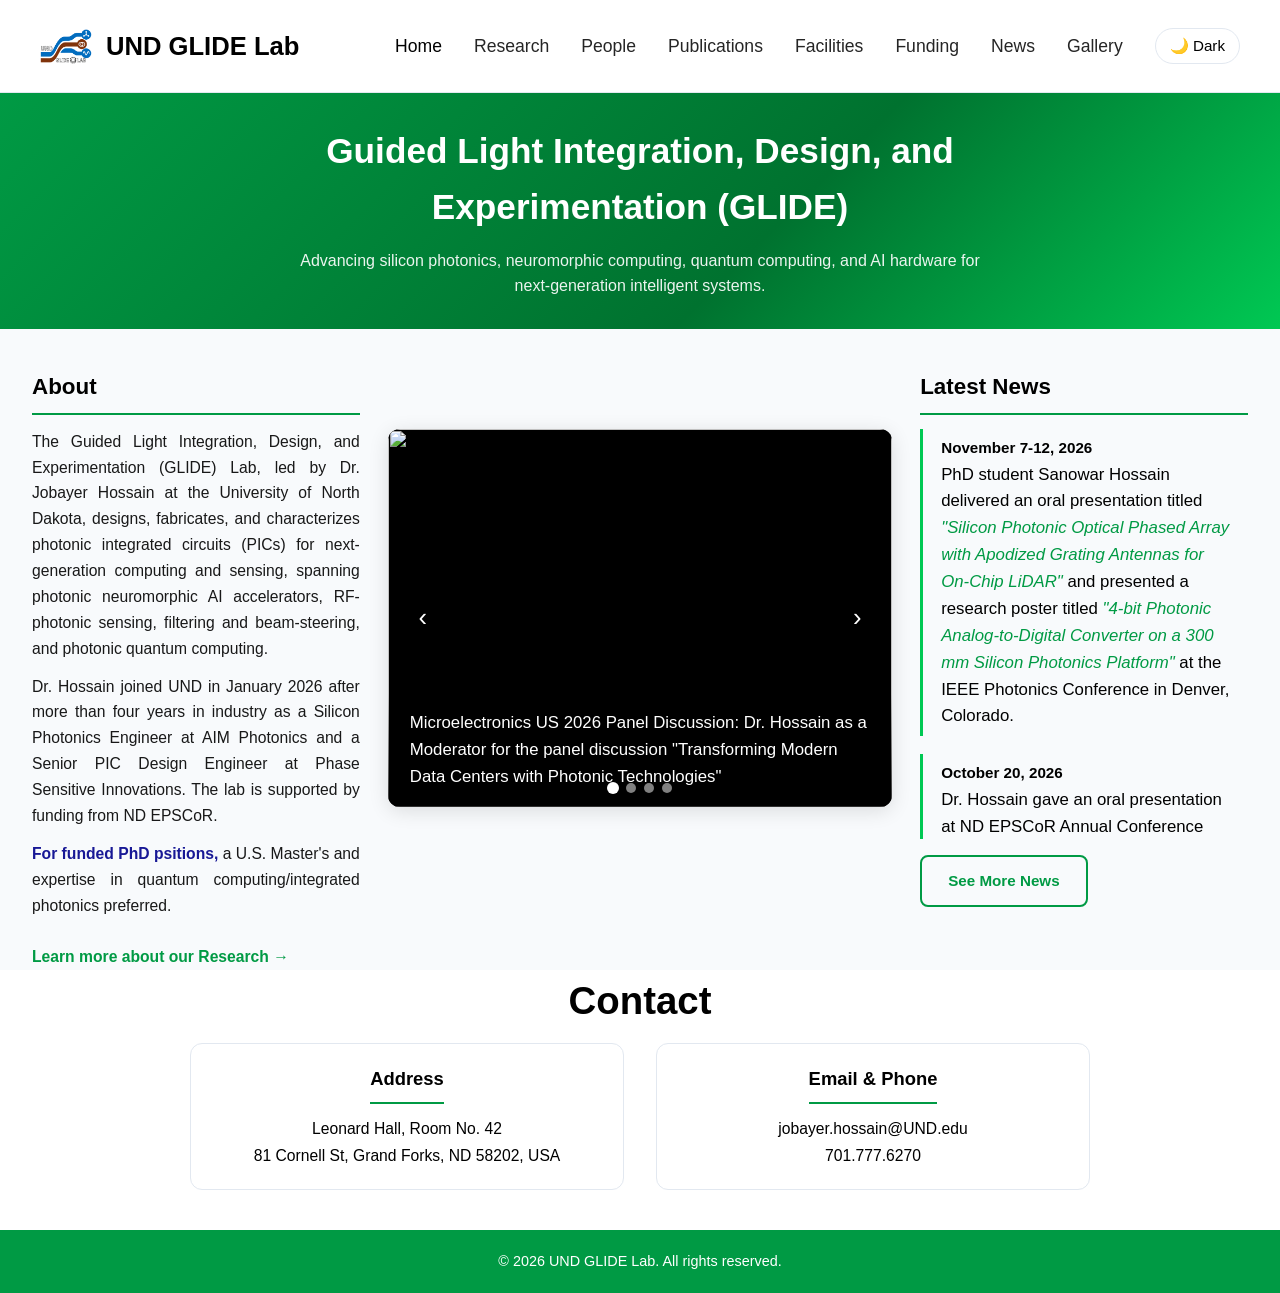
==== index.html @ fb1c69c4 "Update index.html" ====
<!DOCTYPE html>
<html lang="en">
<head>
<meta charset="UTF-8">
<meta name="viewport" content="width=device-width, initial-scale=1.0">
<title>Home | UND GLIDE Lab</title>
<meta name="description" content="UND GLIDE Lab — silicon photonics, neuromorphic and quantum computing, and AI hardware research.">
<link rel="stylesheet" href="css/style.css">

<!-- Home-page-specific styles (layout + slider). Global styles are in css/style.css. -->
<style>
  .home-grid{
    display:grid;
    grid-template-columns: 1.3fr 2fr 1.3fr;
    gap:28px;
    align-items:start;
  }
  .home-block{ margin-bottom:32px; }
  .block-title{
    font-size:1.4rem;
    margin:0 0 14px;
    padding-bottom:8px;
    border-bottom:2px solid var(--primary, #2e7d32);
  }

  .about-text{
    font-size: 0.98rem;
    line-height: 1.65;
    margin-bottom: 12px;
    color: inherit;
    opacity: 0.9;
    text-align: justify;
  }
  .about-text:last-child{ margin-bottom: 0; }

  .learn-more{
    display: inline-block;
    margin-top: 14px;
    color: var(--primary, #009A44);
    font-weight: 600;
    font-size: 0.98rem;
    text-decoration: none;
    transition: gap 0.2s;
  }
  .learn-more:hover{ text-decoration: underline; }
  .learn-more::after{
    content: " →";
    transition: margin-left 0.2s;
  }
  .learn-more:hover::after{ margin-left: 4px; }

  /* Slider */
  .slider{
    position:relative;
    width:100%;
    aspect-ratio: 4/3;
    border-radius:12px;
    overflow:hidden;
    box-shadow:0 4px 20px rgba(0,0,0,0.12);
    background:#111;
    margin-top: 60px;
  }
  .slides{ position:relative; width:100%; height:100%; }
  .slide{
    position:absolute; inset:0;
    opacity:0;
    transition:opacity .6s ease;
    background:#000;
  }
  .slide.active{ opacity:1; }
  .slide img{
    width:100%; height:100%;
    object-fit:contain;
    display:block;
  }
  .slide-caption{
    position:absolute; left:0; right:0; bottom:0;
    padding:16px 22px;
    background:linear-gradient(transparent, rgba(0,0,0,0.75));
    color:#fff;
    font-size:1.05rem;
    font-weight:500;
  }
  .slider-btn{
    position:absolute; top:50%;
    transform:translateY(-50%);
    background:rgba(0,0,0,0.4);
    color:#fff;
    border:none;
    width:42px; height:42px;
    border-radius:50%;
    font-size:1.6rem;
    cursor:pointer;
    display:flex; align-items:center; justify-content:center;
    transition:background .2s;
  }
  .slider-btn:hover{ background:rgba(0,0,0,0.7); }
  .slider-btn.prev{ left:14px; }
  .slider-btn.next{ right:14px; }
  .slider-dots{
    position:absolute; bottom:14px; left:50%;
    transform:translateX(-50%);
    display:flex; gap:8px;
    z-index:2;
  }
  .dot{
    width:10px; height:10px;
    border-radius:50%;
    background:rgba(255,255,255,0.5);
    cursor:pointer;
    transition:background .2s, transform .2s;
  }
  .dot.active{ background:#fff; transform:scale(1.2); }

  .see-more-wrap .btn-outline{
    color: var(--primary, #2e7d32);
    border: 2px solid var(--primary, #2e7d32);
  }
  .see-more-wrap .btn-outline:hover{
    background: var(--primary, #2e7d32);
    color: #fff;
  }

  .list-item p a{
    color: var(--primary, #009A44);
    font-weight: 500;
  }
  .list-item p a:hover{ text-decoration: underline; }

  /* Trim spacing between home grid and Contact section */
  .home-section{
    padding-bottom: 0 !important;
  }
  .section-alt{
    padding-top: 0 !important;
  }
  .home-block:last-child{
    margin-bottom: 0;
  }

  /* Scrollable news list with custom green scrollbar (heading + See More stay fixed) */
  .news-scroll {
    max-height: 410px;
    overflow-y: auto;
    padding-right: 12px;
    margin-bottom: 16px;
    scrollbar-width: thin;
    scrollbar-color: var(--primary, #009A44) rgba(0, 154, 68, 0.08);
  }
  .news-scroll::-webkit-scrollbar {
    width: 8px;
  }
  .news-scroll::-webkit-scrollbar-track {
    background: rgba(0, 154, 68, 0.08);
    border-radius: 10px;
  }
  .news-scroll::-webkit-scrollbar-thumb {
    background: var(--primary, #009A44);
    border-radius: 10px;
    transition: background 0.2s;
  }
  .news-scroll::-webkit-scrollbar-thumb:hover {
    background: var(--accent, #00C853);
  }

  @media (max-width: 1024px){
    .home-grid{ grid-template-columns: 1fr 1.8fr; }
    .home-news{ grid-column: 1 / -1; }
    .news-scroll { max-height: none; overflow-y: visible; padding-right: 0; }
  }
  @media (max-width: 700px){
    .home-grid{ grid-template-columns: 1fr; }
    .slider{ margin-top: 20px; }
  }
</style>
</head>
<body data-page="index">

<section class="hero">
  <div class="container">
    <h1>Guided Light Integration, Design, and Experimentation (GLIDE)</h1>
    <p>Advancing silicon photonics, neuromorphic computing, quantum computing, and AI hardware for next-generation intelligent systems.</p>
  </div>
</section>

<section class="section home-section">
  <div class="container home-grid">

    <!-- LEFT: About -->
    <aside class="home-left">
      <div class="home-block">
        <h2 class="block-title">About</h2>
        <p class="about-text">
          The Guided Light Integration, Design, and Experimentation (GLIDE) Lab, led by Dr. Jobayer Hossain at the University of North Dakota, designs, fabricates, and characterizes photonic integrated circuits (PICs) for next-generation computing and sensing, spanning photonic neuromorphic AI accelerators, RF-photonic sensing, filtering and beam-steering, and photonic quantum computing.
        </p>
        <p class="about-text">
          Dr. Hossain joined UND in January 2026 after more than four years in industry as a Silicon Photonics Engineer at AIM Photonics and a Senior PIC Design Engineer at Phase Sensitive Innovations. The lab is supported by funding from ND EPSCoR.
        </p>
        <p class="about-text">
          <strong style="color: #00008B;">For funded PhD psitions, </strong> a U.S. Master's and expertise in quantum computing/integrated photonics preferred.
        </p>
        <a href="research.html" class="learn-more">Learn more about our Research</a>
      </div>
    </aside>

    <!-- MIDDLE: Image slider -->
    <div class="home-middle">
      <div class="slider" id="homeSlider">
        <div class="slides">
          <div class="slide active">
            <img src="Images/Index Page/slide0.jpg" alt="">
            <div class="slide-caption">Microelectronics US 2026 Panel Discussion: Dr. Hossain as a Moderator for the panel discussion "Transforming Modern Data Centers with Photonic Technologies"</div>
          </div>
          <div class="slide">
            <img src="Images/Index Page/slide1.jpg" alt="">
            <div class="slide-caption">Kevin Biju completed his summer LiDAR internship.</div>
          </div>
          <div class="slide">
            <img src="Images/Index Page/slide2.jpg" alt="">
            <div class="slide-caption">Photonic neuromorphic reservoir computing experimental setup.</div>
          </div>
          <div class="slide">
            <img src="Images/Index Page/slide3.jpg" alt="">
            <div class="slide-caption">Coffee, conversation, and good company — GLIDE Lab members at Scooter's Coffee.</div>
          </div>
        </div>
        <button class="slider-btn prev" aria-label="Previous">‹</button>
        <button class="slider-btn next" aria-label="Next">›</button>
        <div class="slider-dots">
          <span class="dot active" data-index="0"></span>
          <span class="dot" data-index="1"></span>
          <span class="dot" data-index="2"></span>
          <span class="dot" data-index="3"></span>
        </div>
      </div>
    </div>

    <!-- RIGHT: Latest News -->
    <aside class="home-news">
      <div class="home-block">
        <h2 class="block-title">Latest News</h2>

        <div class="news-scroll">

          <div class="list-item">
              <span class="date">November 7-12, 2026</span>
            <p>PhD student Sanowar Hossain delivered an oral presentation titled <a href="https://www.researchgate.net/publication/412285933_Silicon_Photonic_Optical_Phased_Array_with_Apodized_Grating_Antennas_for_On-Chip_LiDAR" target="_blank"><em>"Silicon Photonic Optical Phased Array with Apodized Grating Antennas for On-Chip LiDAR"</em></a> and presented a research poster titled <a href="https://www.researchgate.net/publication/412286119_4-bit_Photonic_Analog-to-Digital_Converter_on_a_300_mm_Silicon_Photonics_Platform" target="_blank"><em>"4-bit Photonic Analog-to-Digital Converter on a 300 mm Silicon Photonics Platform"</em></a> at the IEEE Photonics Conference in Denver, Colorado.</p>
          </div>
          <div class="list-item">
            <span class="date">October 20, 2026</span>
            <p> Dr. Hossain gave an oral presentation at ND EPSCoR Annual Conference titled <a href="https://ndepscor.ndus.edu/2026-annual-conference-abstracts/hossain-jobayer" target="_blank">"Toward Smart and Scalable Photonic Systems: A Research and Workforce Vision for North Dakota".</a> </p>
          </div>
          <div class="list-item">
          <span class="date">August 6, 2026</span>
              <p>Dr. Hossain gave an invited talk at IEEE RAPID titled <a href="https://rapid2026.exordo.com/programme/presentation/200" target="_blank">"Towards Foundry-Compatible Photonic Neuromorphic Computing"</a>(<a href="https://www.researchgate.net/publication/411172885_Towards_Foundry-Compatible_Photonic_Neuromorphic_Computing_Architecture_Advances_and_Implementation_Challenges" target="_blank">paper</a>) and chaired the <a href="https://rapid2026.exordo.com/programme/session/104" target="_blank">Hybrid Photonic/AI Accelerator Architecture</a> session.</p>
          </div>
          <div class="list-item">
            <span class="date">August 2026</span>
            <p>Md Mufassal Ahmad joined the lab as a new PhD student — welcome!</p>
          </div>
          <div class="list-item">
            <span class="date">August 2026</span>
            <p>Kevin Biju completed his LiDAR internship at UND GLIDE Lab — building a proof-of-concept LiDAR system with support from NORDTECH and Griffiss Institute.</p>
          </div>
        </div>

        <div class="see-more-wrap">
          <a href="news.html" class="btn btn-outline">See More News</a>
        </div>

      </div>
    </aside>

  </div>
</section>

<section class="section section-alt">
  <div class="container">
    <h2 class="section-title">Contact</h2>
    <div class="contact-grid">
      <div class="contact-card">
        <h4>Address</h4>
        <p>
          Leonard Hall, Room No. 42<br>
          81 Cornell St, Grand Forks, ND 58202, USA
        </p>
      </div>
      <div class="contact-card">
        <h4>Email &amp; Phone</h4>
        <p>
          <a href="mailto:jobayer.hossain@UND.edu">jobayer.hossain@UND.edu</a><br>
          <a href="tel:7017776270">701.777.6270</a>
        </p>
      </div>
    </div>
  </div>
</section>


<script src="js/script.js"></script>
<script>
// Home slider
(function(){
  const slides = document.querySelectorAll('#homeSlider .slide');
  const dots   = document.querySelectorAll('#homeSlider .dot');
  if(!slides.length) return;
  let current = 0;
  let timer;

  function show(i){
    current = (i + slides.length) % slides.length;
    slides.forEach(s => s.classList.remove('active'));
    dots.forEach(d => d.classList.remove('active'));
    slides[current].classList.add('active');
    if(dots[current]) dots[current].classList.add('active');
  }
  function next(){ show(current + 1); }
  function prev(){ show(current - 1); }
  function restart(){ clearInterval(timer); timer = setInterval(next, 5000); }

  document.querySelector('#homeSlider .next').addEventListener('click', () => { next(); restart(); });
  document.querySelector('#homeSlider .prev').addEventListener('click', () => { prev(); restart(); });
  dots.forEach((d, i) => d.addEventListener('click', () => { show(i); restart(); }));

  restart();
})();
</script>
</body>
</html>
---- css/style.css ----
:root {
  --primary: #009A44;
  --accent: #00C853;
  --bg: #F8FAFC;
  --text: #000000;
  --card-bg: #FFFFFF;
  --border: #E2E8F0;
}

[data-theme="dark"] {
  --primary: #00C853;
  --accent: #009A44;
  --bg: #0F172A;
  --text: #E2E8F0;
  --card-bg: #1E293B;
  --border: #334155;
}

* { margin: 0; padding: 0; box-sizing: border-box; }

body {
  font-family: 'Inter', 'Source Sans Pro', -apple-system, BlinkMacSystemFont, sans-serif;
  background: var(--bg);
  color: var(--text);
  line-height: 1.6;
  transition: background 0.3s, color 0.3s;
}

a { text-decoration: none; color: inherit; }
img { max-width: 100%; display: block; }
ul { list-style: none; }

.container {
  max-width: 1400px;
  margin: 0 auto;
  padding: 0 2rem;
}

/* ---------- NAVBAR ---------- */
.navbar {
  position: sticky;
  top: 0;
  z-index: 1000;
  background: var(--card-bg);
  border-bottom: 1px solid var(--border);
}

.nav-inner {
  max-width: 1400px;
  margin: 0 auto;
  padding: 20px 40px;
  min-height: 80px;
  display: flex;
  align-items: center;
  justify-content: space-between;
}

.brand {
  font-weight: 700;
  font-size: 1.6rem;
  color: var(--primary);
  display: flex;
  align-items: center;
  gap: 14px;
}

.brand-mark {
  width: 52px;
  height: 52px;
  background-image: url('../glide lab logo.png');
  background-size: contain;
  background-repeat: no-repeat;
  background-position: center;
}

.nav-links {
  display: flex;
  gap: 32px;
  align-items: center;
}

.nav-links a {
  font-size: 1.1rem;
  font-weight: 500;
  color: var(--text);
  opacity: 0.85;
  transition: opacity 0.2s;
}

.nav-links a:hover, .nav-links a.active { opacity: 1; color: var(--accent); }

.theme-toggle {
  background: none;
  border: 1px solid var(--border);
  border-radius: 20px;
  padding: 8px 14px;
  cursor: pointer;
  color: var(--text);
  font-size: 0.95rem;
}

.nav-toggle {
  display: none;
  background: none;
  border: none;
  font-size: 1.5rem;
  color: var(--text);
  cursor: pointer;
}

@media (max-width: 860px) {
  .nav-links {
    position: absolute;
    top: 80px;
    left: 0;
    right: 0;
    background: var(--card-bg);
    flex-direction: column;
    padding: 16px 24px;
    border-bottom: 1px solid var(--border);
    display: none;
  }
  .nav-links.open { display: flex; }
  .nav-toggle { display: block; }
}

/* ---------- HERO ---------- */
.hero {
  background: linear-gradient(135deg, var(--primary), #00722F 60%, var(--accent));
  color: #fff;
  padding: 30px 24px;
  text-align: center;
}
.hero h1 {
  font-size: 2.2rem;
  font-weight: 800;
  margin-bottom: 12px;
  max-width: 900px;
  margin-left: auto;
  margin-right: auto;
}
.hero p {
  font-size: 1rem;
  max-width: 700px;
  margin: 0 auto;
  opacity: 0.92;
}

.btn-row { display: flex; gap: 16px; justify-content: center; flex-wrap: wrap; }

.btn {
  display: inline-block;
  padding: 12px 26px;
  border-radius: 8px;
  font-weight: 600;
  font-size: 0.95rem;
  transition: transform 0.2s, box-shadow 0.2s;
}

.btn-primary { background: #fff; color: var(--primary); }
.btn-outline { border: 1.5px solid rgba(255,255,255,0.7); color: #fff; }
.btn:hover { transform: translateY(-2px); box-shadow: 0 8px 20px rgba(0,0,0,0.15); }

/* ---------- SECTIONS ---------- */
.section { padding: 40px 0; }
.section-alt { background: var(--card-bg); }

.section-title {
  font-size: 2.4rem;
  font-weight: 800;
  color: var(--primary);
  margin-bottom: 12px;
  text-align: center;
}

.section-sub {
  text-align: center;
  max-width: 640px;
  margin: 0 auto 48px;
  font-size: 1.05rem;
  opacity: 0.8;
}

/* ---------- GRID / CARDS ---------- */
.grid {
  display: grid;
  gap: 24px;
  grid-template-columns: repeat(auto-fit, minmax(260px, 1fr));
}

.card {
  background: var(--card-bg);
  border: 1px solid var(--border);
  border-radius: 14px;
  padding: 28px;
  transition: transform 0.2s, box-shadow 0.2s;
}

.card:hover { transform: translateY(-4px); box-shadow: 0 12px 28px rgba(0,0,0,0.08); }

.card .icon {
  width: 46px;
  height: 46px;
  border-radius: 10px;
  background: linear-gradient(135deg, var(--primary), var(--accent));
  margin-bottom: 16px;
}

.card h3 { font-size: 1.3rem; margin-bottom: 8px; color: var(--primary); }
.card p { font-size: 1.02rem; opacity: 0.85; }

.tag {
  display: inline-block;
  background: rgba(0, 154, 68, 0.15);
  color: var(--accent);
  font-size: 0.8rem;
  font-weight: 600;
  padding: 4px 10px;
  border-radius: 20px;
  margin: 2px 4px 2px 0;
}

/* ---------- NEWS / LIST ---------- */
.list-item {
  border-left: 3px solid var(--accent);
  padding: 6px 0 6px 18px;
  margin-bottom: 18px;
  font-size: 1.05rem;
}

.list-item .date { font-size: 0.95rem; font-weight: 700; color: var(--accent); }

/* ---------- PEOPLE ---------- */
.person {
  background: var(--card-bg);
  border: 1px solid var(--border);
  border-radius: 14px;
  padding: 28px;
  text-align: center;
}

.avatar {
  width: 260px;
  height: 260px;
  border-radius: 50%;
  margin: 0 auto 20px;
  background: linear-gradient(135deg, var(--primary), var(--accent));
}

.person h3 { color: var(--primary); margin-bottom: 4px; font-size: 1.2rem; }
.person .role { font-size: 0.95rem; opacity: 0.7; margin-bottom: 12px; }

/* ---------- PUBLICATIONS ---------- */
.pub-item {
  background: var(--card-bg);
  border: 1px solid var(--border);
  border-radius: 12px;
  padding: 20px 24px;
  margin-bottom: 16px;
}

.pub-item h4 { color: var(--primary); margin-bottom: 6px; font-size: 1.1rem; }
.pub-item .venue { font-style: italic; opacity: 0.8; font-size: 0.95rem; }
.pub-links { margin-top: 10px; display: flex; gap: 14px; }
.pub-links a { color: var(--accent); font-weight: 600; font-size: 0.9rem; }

/* ---------- FORM ---------- */
.form-box {
  max-width: 560px;
  margin: 0 auto;
  background: var(--card-bg);
  border: 1px solid var(--border);
  border-radius: 14px;
  padding: 32px;
}

.form-box label { display: block; font-size: 0.9rem; font-weight: 600; margin-bottom: 6px; margin-top: 16px; }

.form-box input, .form-box textarea {
  width: 100%;
  padding: 10px 12px;
  border-radius: 8px;
  border: 1px solid var(--border);
  background: var(--bg);
  color: var(--text);
  font-family: inherit;
  font-size: 1rem;
}

.form-box button { margin-top: 22px; width: 100%; }

/* ---------- CONTACT (index page) ---------- */
.contact-grid {
  display: grid;
  grid-template-columns: 1fr 1fr;
  gap: 32px;
  max-width: 900px;
  margin: 0 auto;
}

.contact-card {
  background: var(--card-bg);
  border: 1px solid var(--border);
  border-radius: 12px;
  padding: 20px 24px;
  text-align: center;
}

.contact-card h4 {
  color: var(--primary);
  font-size: 1.15rem;
  margin: 0 0 12px;
  padding-bottom: 8px;
  border-bottom: 2px solid var(--primary);
  display: inline-block;
}

.contact-card p {
  margin: 0;
  line-height: 1.7;
  font-size: 0.98rem;
}

.contact-card a {
  color: var(--primary);
  text-decoration: none;
  font-weight: 500;
}

.contact-card a:hover { text-decoration: underline; }

@media (max-width: 700px) {
  .contact-grid { grid-template-columns: 1fr; }
}

/* ---------- FOOTER ---------- */
footer {
  background: var(--primary);
  color: #fff;
  padding: 20px 24px;
  text-align: center;
  margin-top: 0;
}

footer .copyright {
  font-size: 0.9rem;
  margin: 0;
  color: #fff !important;
  opacity: 1;
}


/* ---------- GALLERY ---------- */
.photo-gallery {
  display: grid;
  grid-template-columns: repeat(4, minmax(0, 1fr));
  gap: 20px;
  margin-top: 24px;
}

.photo-card {
  background: var(--card-bg);
  border: 1px solid var(--border);
  border-radius: 12px;
  overflow: hidden;
  min-width: 0;
  transition: transform 0.2s, box-shadow 0.2s;
}

.photo-card:hover {
  transform: translateY(-4px);
  box-shadow: 0 12px 28px rgba(0,0,0,0.08);
}

.photo-card img {
  width: 100%;
  aspect-ratio: 4/3;
  object-fit: cover;
  display: block;
}

.photo-card .caption {
  padding: 14px 18px;
  font-size: 0.95rem;
  line-height: 1.5;
  overflow-wrap: break-word;
}

.photo-card .caption .date {
  display: block;
  font-size: 0.8rem;
  font-weight: 700;
  color: var(--primary);
  margin-bottom: 4px;
  letter-spacing: 0.5px;
}

.photo-card .caption a {
  color: var(--primary);
  text-decoration: underline;
}

/* Tablet */
@media (max-width: 900px) {
  .photo-gallery {
    grid-template-columns: repeat(2, minmax(0, 1fr));
  }
}

/* Mobile */
@media (max-width: 600px) {
  .photo-gallery {
    grid-template-columns: 1fr;
  }
}


/* ---------- LIGHT MODE — force all colored text to black ---------- */
html:not([data-theme="dark"]) .brand,
html:not([data-theme="dark"]) .section-title,
html:not([data-theme="dark"]) .card h3,
html:not([data-theme="dark"]) .person h3,
html:not([data-theme="dark"]) .pub-item h4,
html:not([data-theme="dark"]) .contact-card h4,
html:not([data-theme="dark"]) .contact-card a,
html:not([data-theme="dark"]) .btn-primary,
html:not([data-theme="dark"]) .nav-links a:hover,
html:not([data-theme="dark"]) .nav-links a.active,
html:not([data-theme="dark"]) .tag,
html:not([data-theme="dark"]) .list-item .date,
html:not([data-theme="dark"]) .pub-links a {
  color: #000000;
}
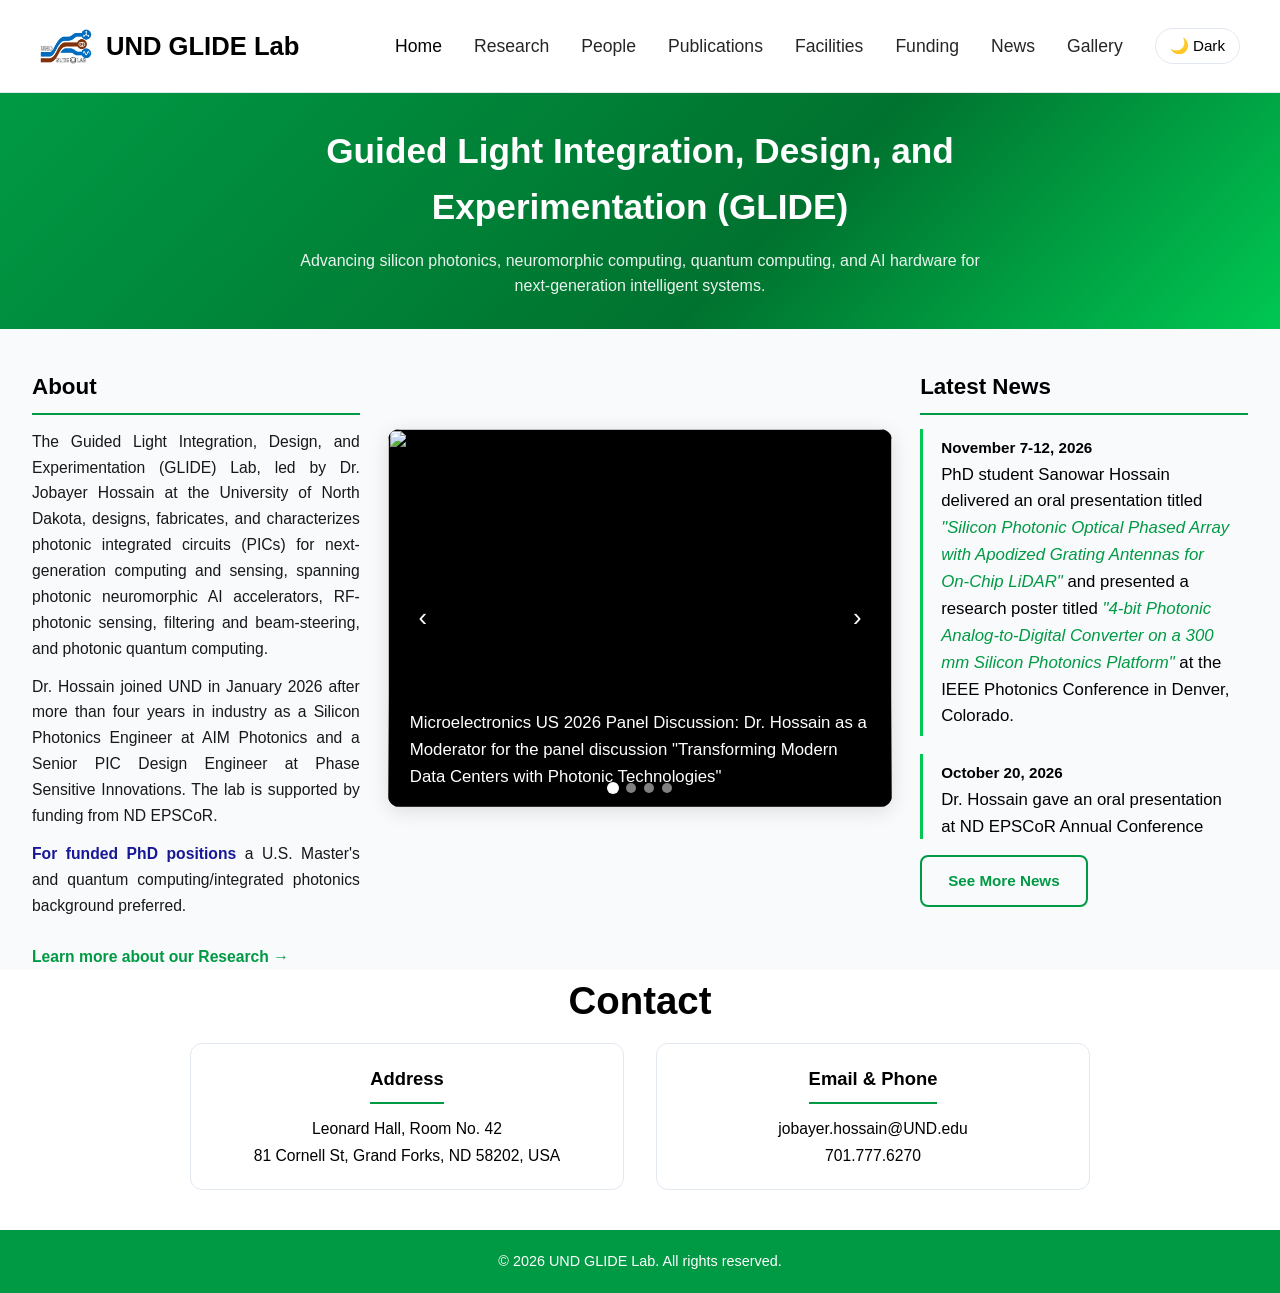
==== commit 19885ca2: "Fix typo in funded PhD positions description" ====
--- a/index.html
+++ b/index.html
@@ -197,7 +197,7 @@
           Dr. Hossain joined UND in January 2026 after more than four years in industry as a Silicon Photonics Engineer at AIM Photonics and a Senior PIC Design Engineer at Phase Sensitive Innovations. The lab is supported by funding from ND EPSCoR.
         </p>
         <p class="about-text">
-          <strong style="color: #00008B;">For funded PhD psitions, </strong> a U.S. Master's and expertise in quantum computing/integrated photonics preferred.
+          <strong style="color: #00008B;">For funded PhD positions </strong> a U.S. Master's and quantum computing/integrated photonics background preferred.
         </p>
         <a href="research.html" class="learn-more">Learn more about our Research</a>
       </div>
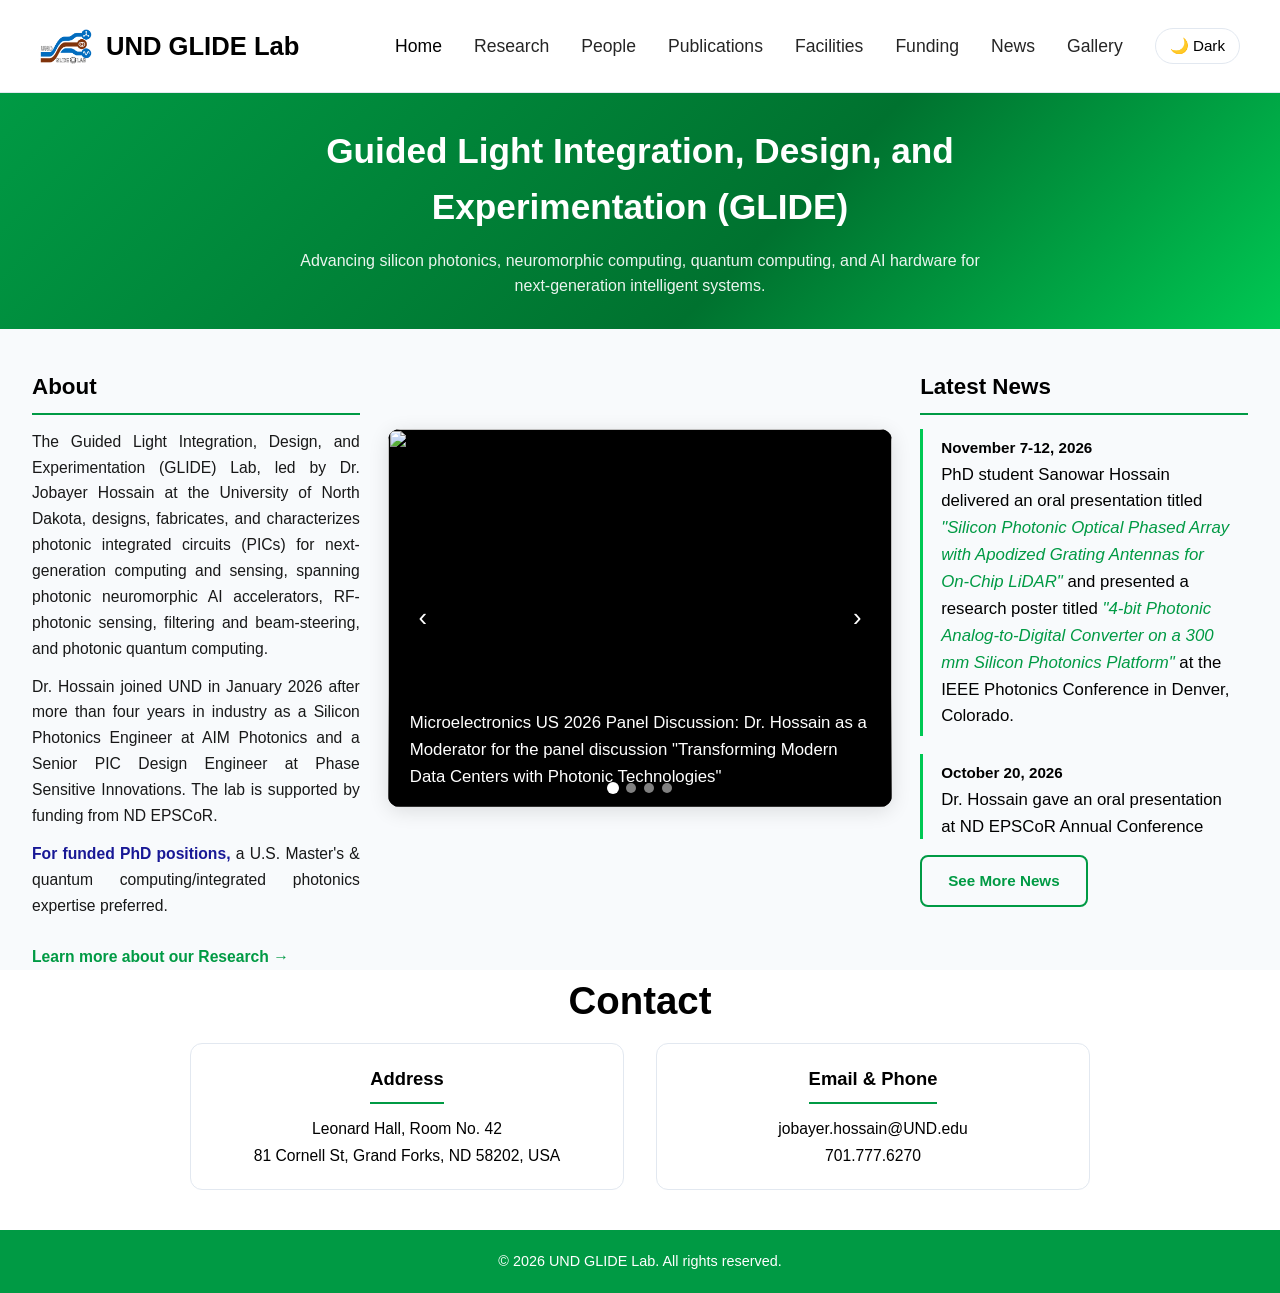
==== commit 850b9ef4: "Fix formatting in PhD positions description" ====
--- a/index.html
+++ b/index.html
@@ -197,7 +197,7 @@
           Dr. Hossain joined UND in January 2026 after more than four years in industry as a Silicon Photonics Engineer at AIM Photonics and a Senior PIC Design Engineer at Phase Sensitive Innovations. The lab is supported by funding from ND EPSCoR.
         </p>
         <p class="about-text">
-          <strong style="color: #00008B;">For funded PhD positions </strong> a U.S. Master's and quantum computing/integrated photonics background preferred.
+          <strong style="color: #00008B;">For funded PhD positions, </strong> a U.S. Master's & quantum computing/integrated photonics expertise preferred.
         </p>
         <a href="research.html" class="learn-more">Learn more about our Research</a>
       </div>
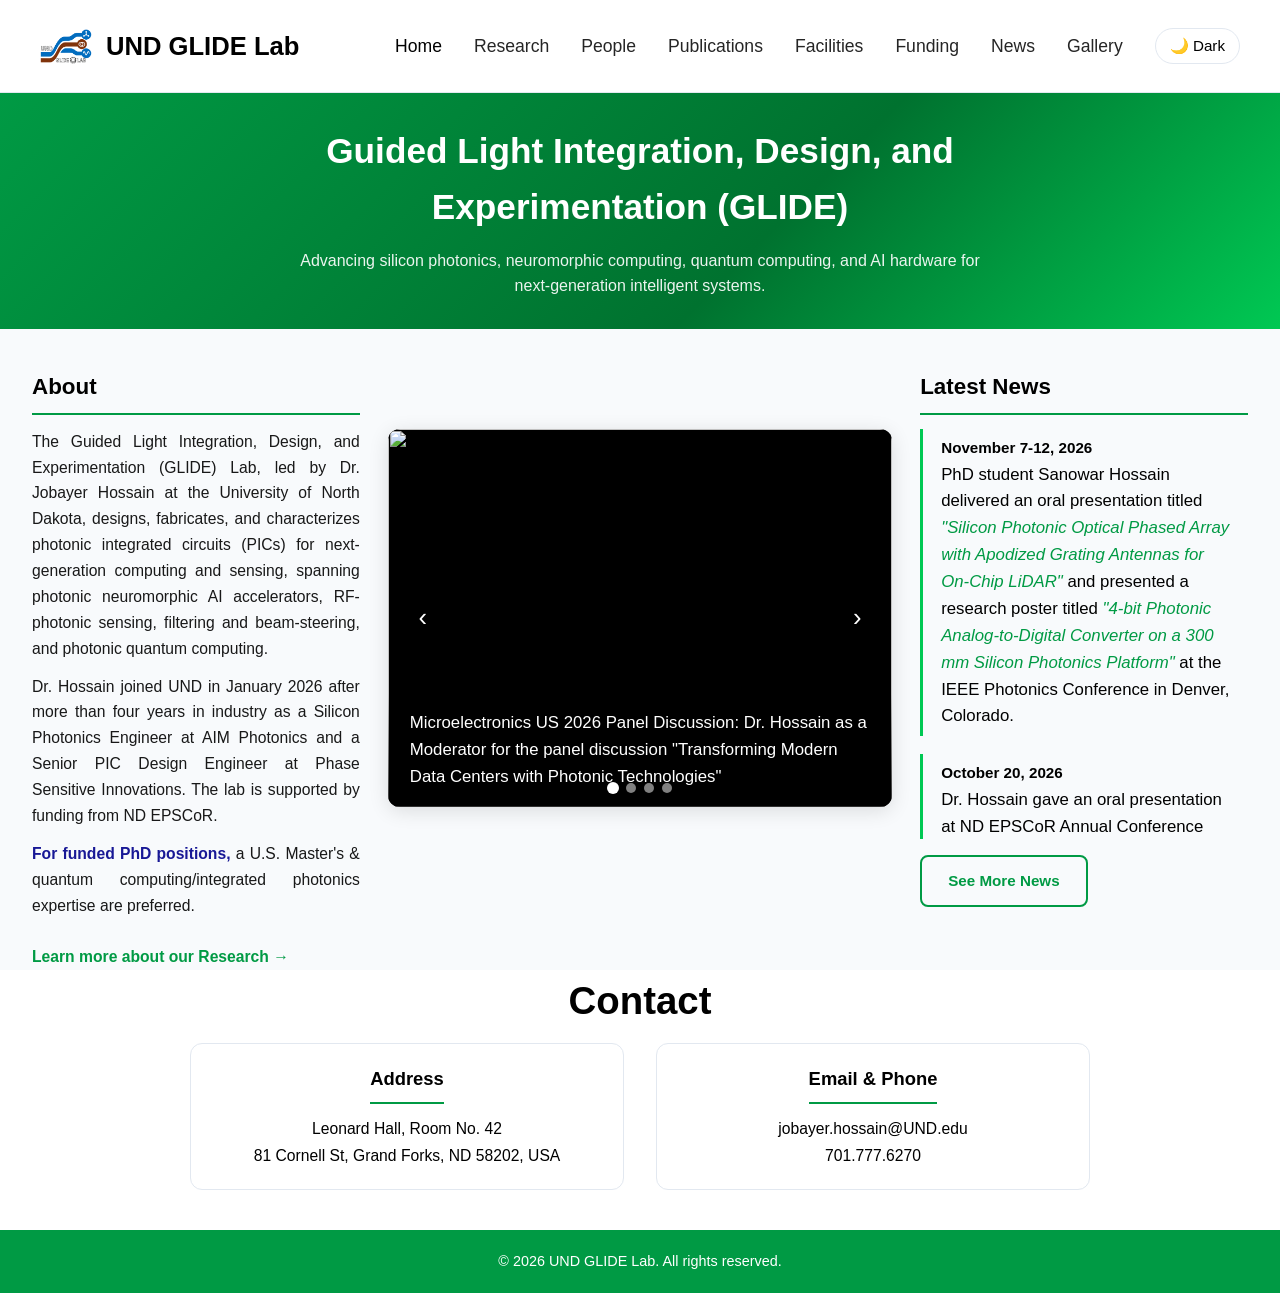
==== commit 9634b524: "Correct grammar in PhD positions description" ====
--- a/index.html
+++ b/index.html
@@ -197,7 +197,7 @@
           Dr. Hossain joined UND in January 2026 after more than four years in industry as a Silicon Photonics Engineer at AIM Photonics and a Senior PIC Design Engineer at Phase Sensitive Innovations. The lab is supported by funding from ND EPSCoR.
         </p>
         <p class="about-text">
-          <strong style="color: #00008B;">For funded PhD positions, </strong> a U.S. Master's & quantum computing/integrated photonics expertise preferred.
+          <strong style="color: #00008B;">For funded PhD positions, </strong> a U.S. Master's & quantum computing/integrated photonics expertise are preferred.
         </p>
         <a href="research.html" class="learn-more">Learn more about our Research</a>
       </div>
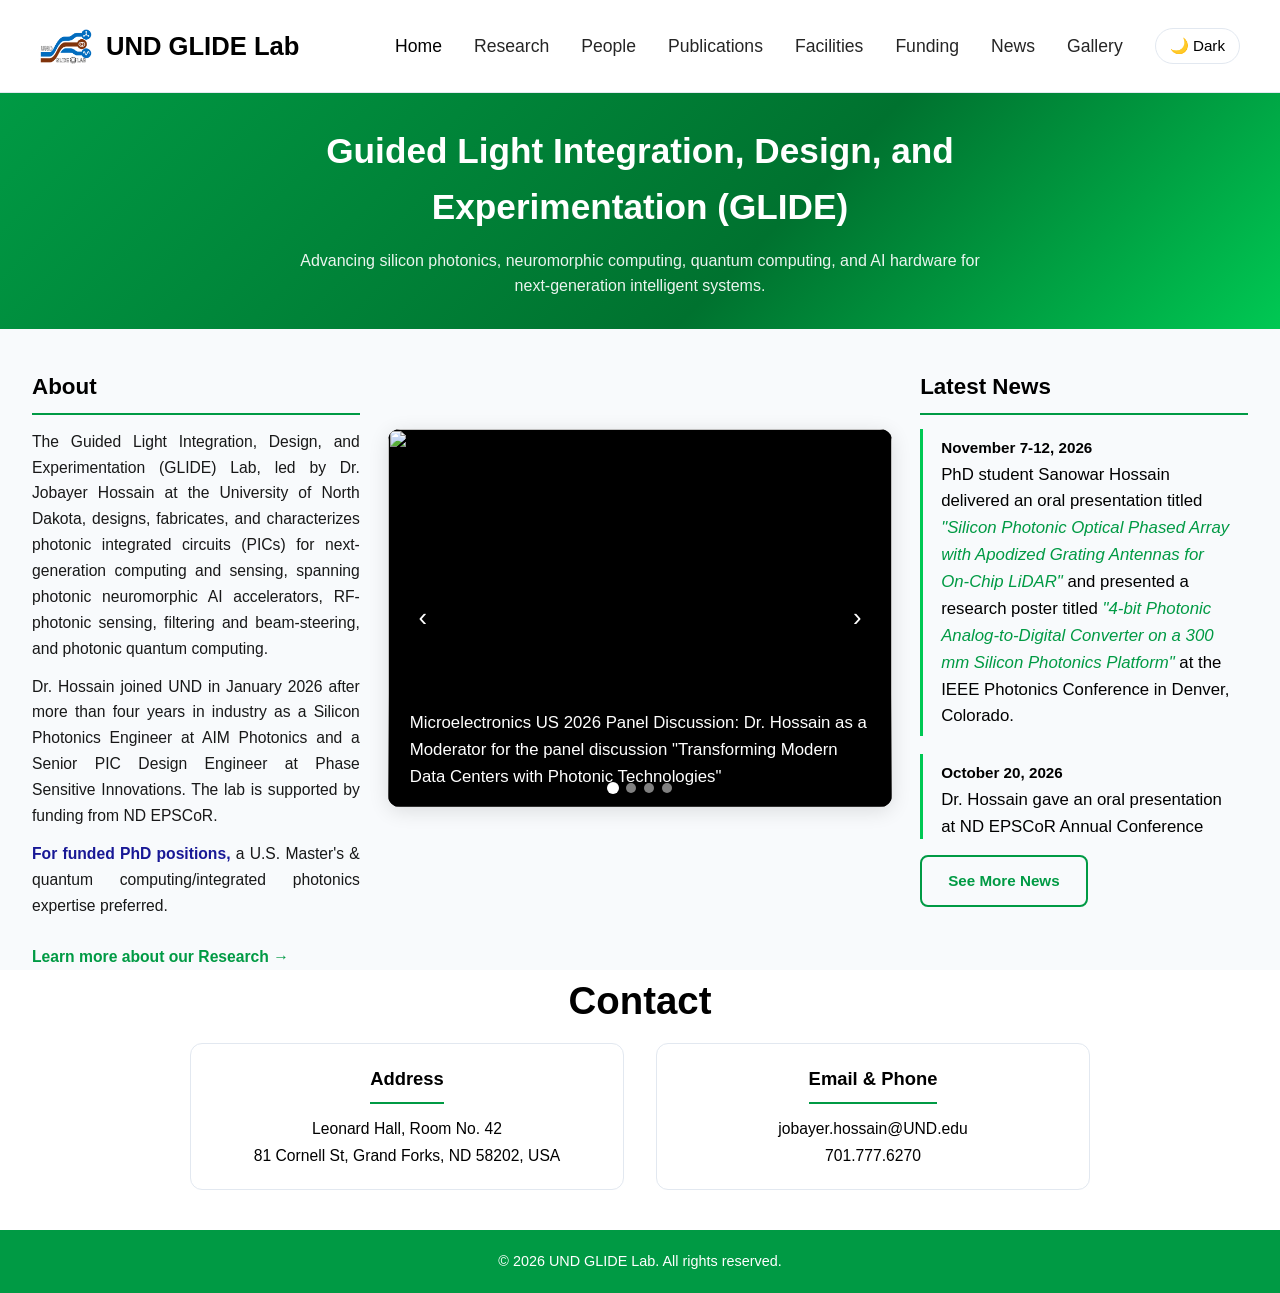
==== commit d4dbafdd: "Remove 'are' from PhD positions preference statement" ====
--- a/index.html
+++ b/index.html
@@ -197,7 +197,7 @@
           Dr. Hossain joined UND in January 2026 after more than four years in industry as a Silicon Photonics Engineer at AIM Photonics and a Senior PIC Design Engineer at Phase Sensitive Innovations. The lab is supported by funding from ND EPSCoR.
         </p>
         <p class="about-text">
-          <strong style="color: #00008B;">For funded PhD positions, </strong> a U.S. Master's & quantum computing/integrated photonics expertise are preferred.
+          <strong style="color: #00008B;">For funded PhD positions, </strong> a U.S. Master's & quantum computing/integrated photonics expertise preferred.
         </p>
         <a href="research.html" class="learn-more">Learn more about our Research</a>
       </div>
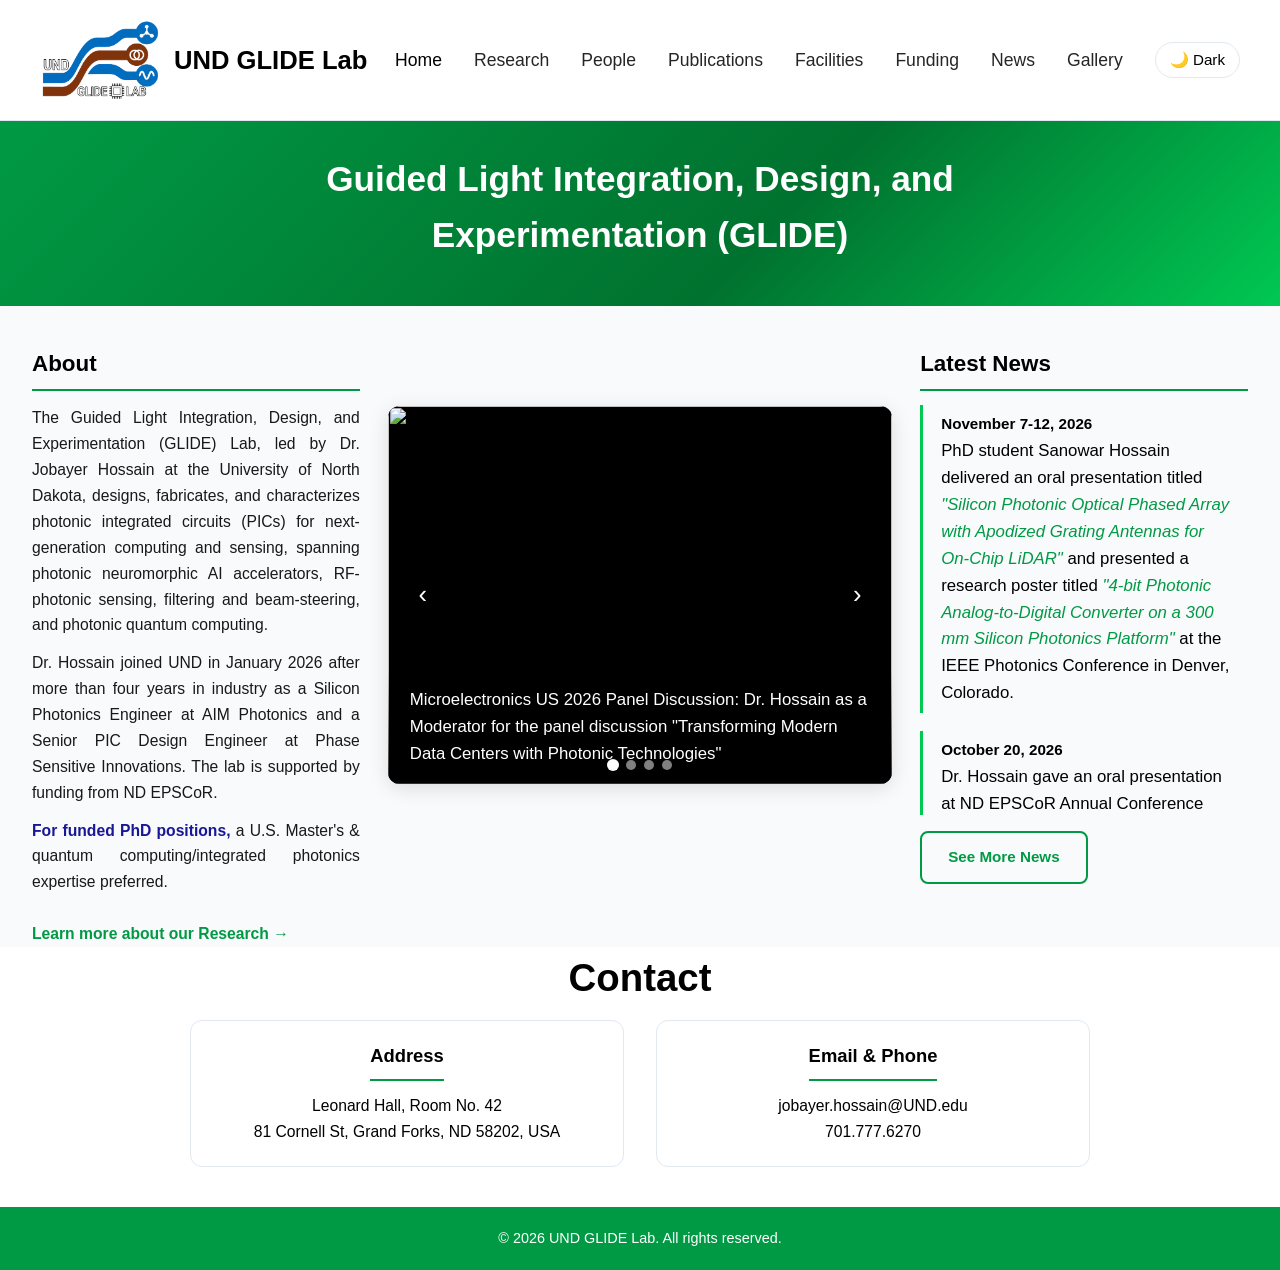
==== commit f841bbd4: "Update index.html" ====
--- a/index.html
+++ b/index.html
@@ -179,7 +179,6 @@
 <section class="hero">
   <div class="container">
     <h1>Guided Light Integration, Design, and Experimentation (GLIDE)</h1>
-    <p>Advancing silicon photonics, neuromorphic computing, quantum computing, and AI hardware for next-generation intelligent systems.</p>
   </div>
 </section>
 
@@ -248,11 +247,11 @@
           </div>
           <div class="list-item">
             <span class="date">October 20, 2026</span>
-            <p> Dr. Hossain gave an oral presentation at ND EPSCoR Annual Conference titled <a href="https://ndepscor.ndus.edu/2026-annual-conference-abstracts/hossain-jobayer" target="_blank">"Toward Smart and Scalable Photonic Systems: A Research and Workforce Vision for North Dakota".</a> </p>
+            <p> Dr. Hossain gave an oral presentation at ND EPSCoR Annual Conference titled <a href="https://ndepscor.ndus.edu/2026-annual-conference-abstracts/hossain-jobayer" target="_blank"><em>"Toward Smart and Scalable Photonic Systems: A Research and Workforce Vision for North Dakota".</em></a> </p>
           </div>
           <div class="list-item">
           <span class="date">August 6, 2026</span>
-              <p>Dr. Hossain gave an invited talk at IEEE RAPID titled <a href="https://rapid2026.exordo.com/programme/presentation/200" target="_blank">"Towards Foundry-Compatible Photonic Neuromorphic Computing"</a>(<a href="https://www.researchgate.net/publication/411172885_Towards_Foundry-Compatible_Photonic_Neuromorphic_Computing_Architecture_Advances_and_Implementation_Challenges" target="_blank">paper</a>) and chaired the <a href="https://rapid2026.exordo.com/programme/session/104" target="_blank">Hybrid Photonic/AI Accelerator Architecture</a> session.</p>
+              <p>Dr. Hossain gave an invited talk at IEEE RAPID titled <a href="https://rapid2026.exordo.com/programme/presentation/200" target="_blank"><em>"Towards Foundry-Compatible Photonic Neuromorphic Computing"</em></a>(<a href="https://www.researchgate.net/publication/411172885_Towards_Foundry-Compatible_Photonic_Neuromorphic_Computing_Architecture_Advances_and_Implementation_Challenges" target="_blank">paper</a>) and chaired the <a href="https://rapid2026.exordo.com/programme/session/104" target="_blank"><em>Hybrid Photonic/AI Accelerator Architecture</em></a> session.</p>
           </div>
           <div class="list-item">
             <span class="date">August 2026</span>
--- a/css/style.css
+++ b/css/style.css
@@ -65,12 +65,13 @@
 }
 
 .brand-mark {
-  width: 52px;
-  height: 52px;
+  width: 120px;
+  height: 80px;
   background-image: url('../glide lab logo.png');
   background-size: contain;
   background-repeat: no-repeat;
   background-position: center;
+  display: inline-block;
 }
 
 .nav-links {
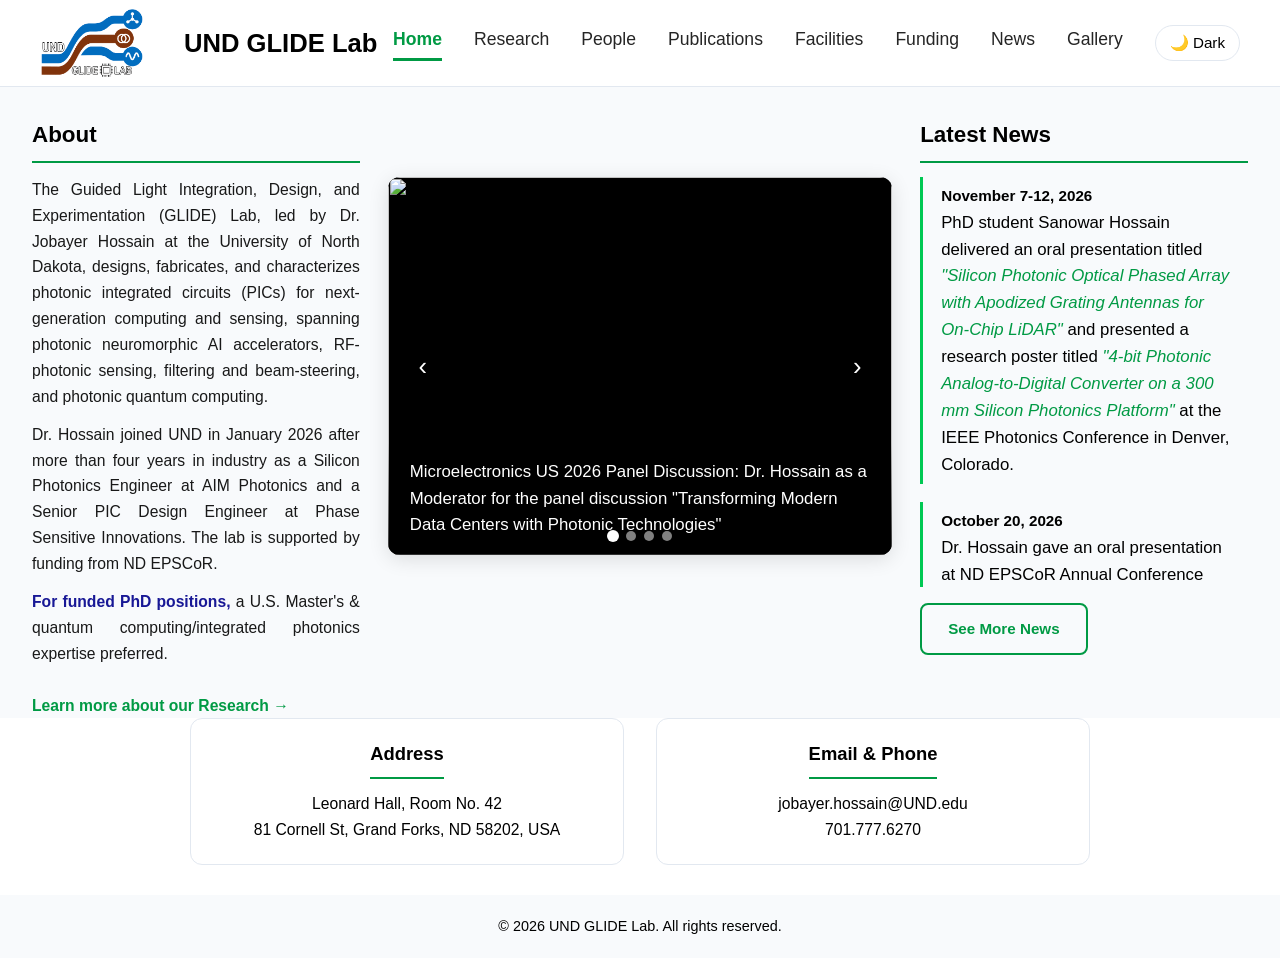
==== commit 8bdb907b: "Update index.html" ====
--- a/index.html
+++ b/index.html
@@ -275,7 +275,7 @@
 
 <section class="section section-alt">
   <div class="container">
-    <h2 class="section-title">Contact</h2>
+    <!-- <h2 class="section-title">Contact</h2> -->
     <div class="contact-grid">
       <div class="contact-card">
         <h4>Address</h4>
--- a/css/style.css
+++ b/css/style.css
@@ -24,6 +24,9 @@
   color: var(--text);
   line-height: 1.6;
   transition: background 0.3s, color 0.3s;
+  min-height: 100vh;
+  display: flex;
+  flex-direction: column;
 }
 
 a { text-decoration: none; color: inherit; }
@@ -48,8 +51,8 @@
 .nav-inner {
   max-width: 1400px;
   margin: 0 auto;
-  padding: 20px 40px;
-  min-height: 80px;
+  padding: 8px 40px;
+  min-height: 86px;
   display: flex;
   align-items: center;
   justify-content: space-between;
@@ -65,12 +68,12 @@
 }
 
 .brand-mark {
-  width: 120px;
-  height: 80px;
+  width: 130px;
+  height: 70px;
   background-image: url('../glide lab logo.png');
   background-size: contain;
   background-repeat: no-repeat;
-  background-position: center;
+  background-position: left center;
   display: inline-block;
 }
 
@@ -85,10 +88,22 @@
   font-weight: 500;
   color: var(--text);
   opacity: 0.85;
-  transition: opacity 0.2s;
-}
-
-.nav-links a:hover, .nav-links a.active { opacity: 1; color: var(--accent); }
+  transition: opacity 0.2s, color 0.2s;
+  padding-bottom: 4px;
+  border-bottom: 3px solid transparent;
+}
+
+.nav-links a:hover {
+  opacity: 1;
+  color: var(--primary);
+}
+
+.nav-links a.active {
+  opacity: 1;
+  color: var(--primary);
+  font-weight: 700;
+  border-bottom: 3px solid var(--primary);
+}
 
 .theme-toggle {
   background: none;
@@ -112,7 +127,7 @@
 @media (max-width: 860px) {
   .nav-links {
     position: absolute;
-    top: 80px;
+    top: 86px;
     left: 0;
     right: 0;
     background: var(--card-bg);
@@ -125,26 +140,9 @@
   .nav-toggle { display: block; }
 }
 
-/* ---------- HERO ---------- */
+/* ---------- HERO (hidden on all pages) ---------- */
 .hero {
-  background: linear-gradient(135deg, var(--primary), #00722F 60%, var(--accent));
-  color: #fff;
-  padding: 30px 24px;
-  text-align: center;
-}
-.hero h1 {
-  font-size: 2.2rem;
-  font-weight: 800;
-  margin-bottom: 12px;
-  max-width: 900px;
-  margin-left: auto;
-  margin-right: auto;
-}
-.hero p {
-  font-size: 1rem;
-  max-width: 700px;
-  margin: 0 auto;
-  opacity: 0.92;
+  display: none !important;
 }
 
 .btn-row { display: flex; gap: 16px; justify-content: center; flex-wrap: wrap; }
@@ -163,7 +161,7 @@
 .btn:hover { transform: translateY(-2px); box-shadow: 0 8px 20px rgba(0,0,0,0.15); }
 
 /* ---------- SECTIONS ---------- */
-.section { padding: 40px 0; }
+.section { padding: 30px 0; }
 .section-alt { background: var(--card-bg); }
 
 .section-title {
@@ -177,7 +175,7 @@
 .section-sub {
   text-align: center;
   max-width: 640px;
-  margin: 0 auto 48px;
+  margin: 0 auto 16px;
   font-size: 1.05rem;
   opacity: 0.8;
 }
@@ -210,15 +208,25 @@
 .card h3 { font-size: 1.3rem; margin-bottom: 8px; color: var(--primary); }
 .card p { font-size: 1.02rem; opacity: 0.85; }
 
+/* ---------- PILL TAGS / RESEARCH BUTTONS ---------- */
 .tag {
   display: inline-block;
-  background: rgba(0, 154, 68, 0.15);
-  color: var(--accent);
-  font-size: 0.8rem;
+  background: rgba(0, 154, 68, 0.1);
+  color: var(--primary);
+  border: 1.5px solid var(--primary);
+  font-size: 0.9rem;
   font-weight: 600;
-  padding: 4px 10px;
-  border-radius: 20px;
-  margin: 2px 4px 2px 0;
+  padding: 10px 22px;
+  border-radius: 999px;
+  margin: 4px 6px 4px 0;
+  transition: background 0.2s, color 0.2s, transform 0.2s;
+  cursor: pointer;
+}
+
+.tag:hover {
+  background: var(--primary);
+  color: #fff;
+  transform: translateY(-1px);
 }
 
 /* ---------- NEWS / LIST ---------- */
@@ -335,19 +343,29 @@
 }
 
 /* ---------- FOOTER ---------- */
+/* Light mode footer */
 footer {
-  background: var(--primary);
-  color: #fff;
-  padding: 20px 24px;
-  text-align: center;
-  margin-top: 0;
-}
-
-footer .copyright {
-  font-size: 0.9rem;
-  margin: 0;
+  background: none !important;
+  color: #000 !important;
+  padding: 20px 24px !important;
+  text-align: center !important;
+  margin-top: auto !important;
+  display: block !important;
+}
+
+footer .copyright,
+footer p {
+  color: #000 !important;
+  font-size: 0.9rem !important;
+  margin: 0 !important;
+  opacity: 1 !important;
+}
+
+/* Dark mode footer — white text */
+[data-theme="dark"] footer,
+[data-theme="dark"] footer .copyright,
+[data-theme="dark"] footer p {
   color: #fff !important;
-  opacity: 1;
 }
 
 
@@ -425,10 +443,9 @@
 html:not([data-theme="dark"]) .contact-card h4,
 html:not([data-theme="dark"]) .contact-card a,
 html:not([data-theme="dark"]) .btn-primary,
-html:not([data-theme="dark"]) .nav-links a:hover,
-html:not([data-theme="dark"]) .nav-links a.active,
-html:not([data-theme="dark"]) .tag,
 html:not([data-theme="dark"]) .list-item .date,
 html:not([data-theme="dark"]) .pub-links a {
   color: #000000;
 }
+
+
